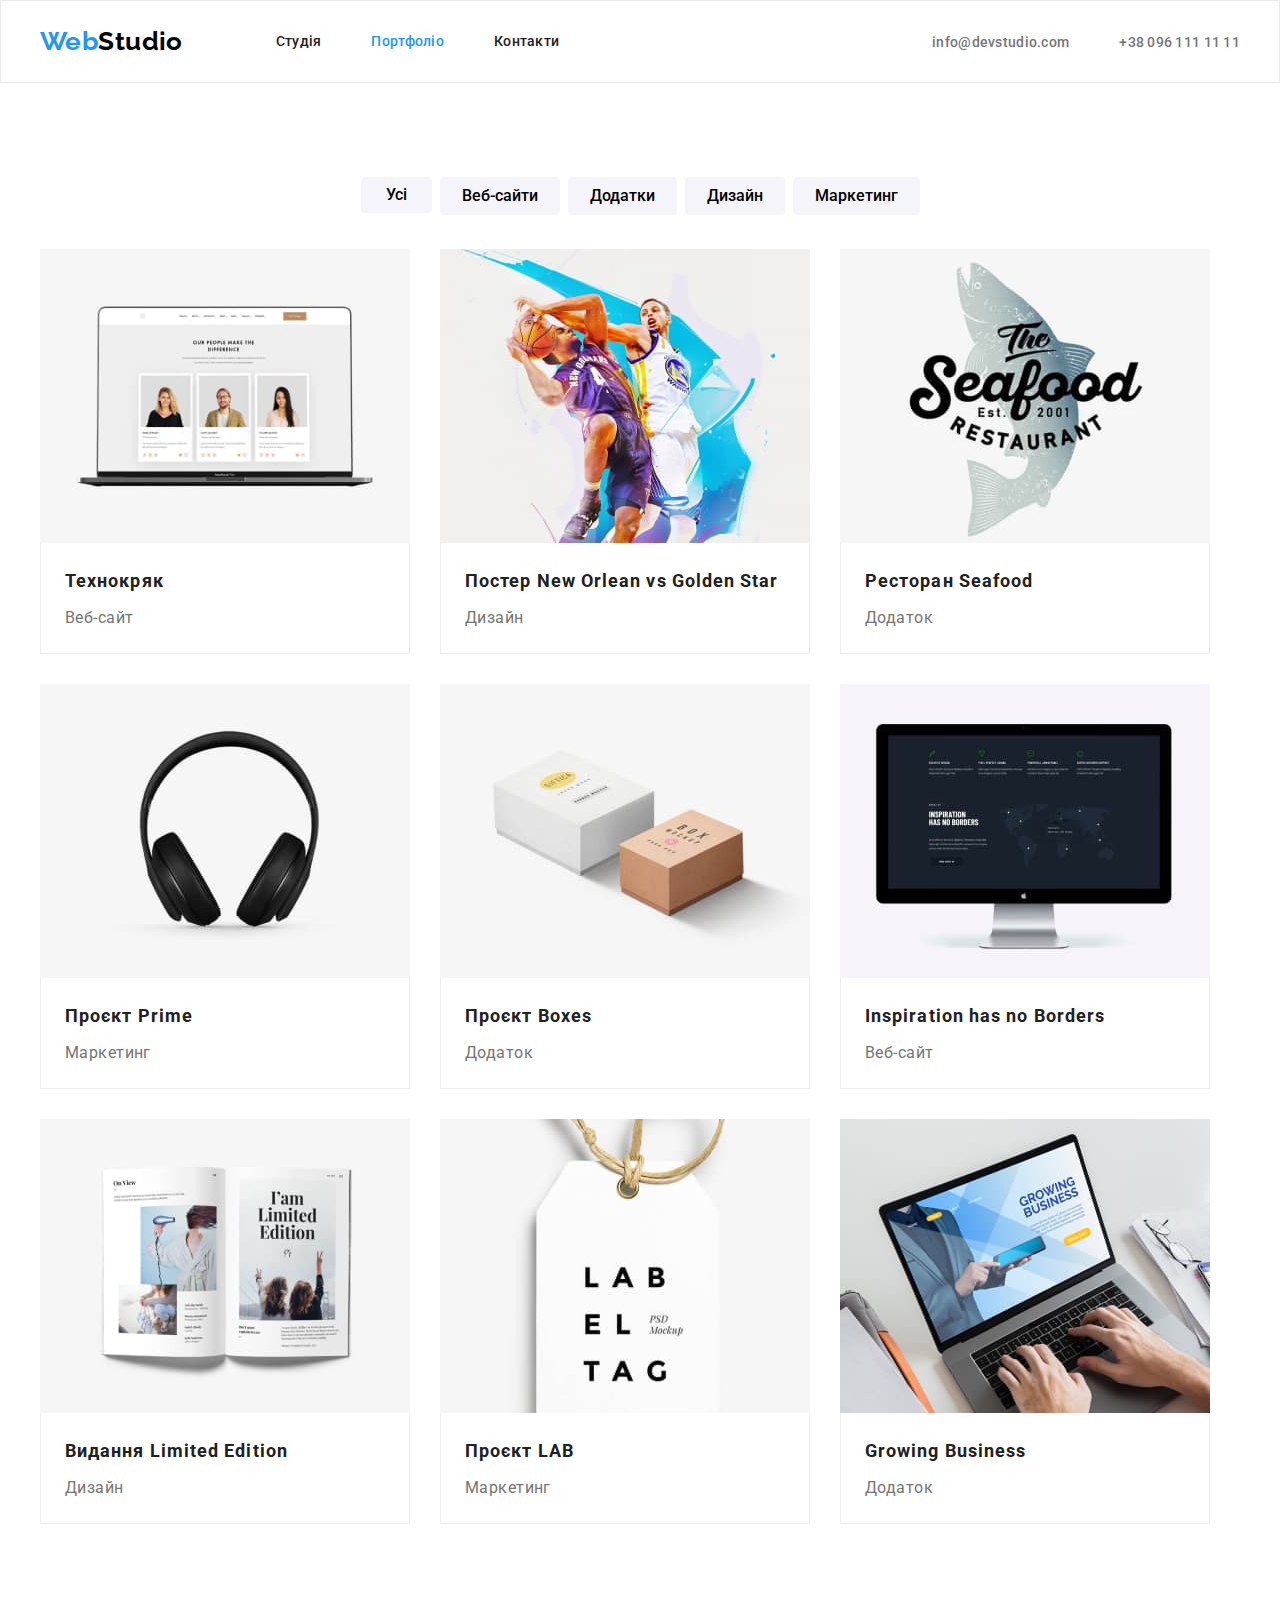
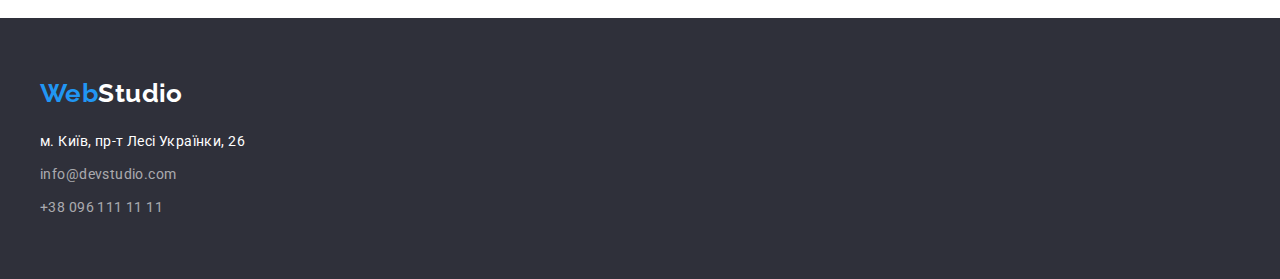
==== portfolio.html @ ba71ee07 "1" ====
<!DOCTYPE html>
<html lang="uk">

<head>
    <meta charset="UTF-8">
    <meta http-equiv="X-UA-Compatible" content="IE=edge">
    <meta name="viewport" content="width=device-width, initial-scale=1.0">
    <title>Portfolio</title>
    <link rel="preconnect" href="https://fonts.googleapis.com">
    <link rel="preconnect" href="https://fonts.gstatic.com" crossorigin>
    <link href="https://fonts.googleapis.com/css2?family=Raleway:wght@700&family=Roboto:wght@400;500;700;900&display=swap"
        rel="stylesheet">
    <link rel="stylesheet" href="https://cdn.jsdelivr.net/npm/modern-normalize@1.1.0/modern-normalize.min.css">
    <link rel="stylesheet" href="./css/styles.css">
</head>

<body>
    <!-- Верх сторінки з активними елементами -->
<header class="header header-portfolio">
    <div class="div-header-content container">
        
            <a href="#" class="logotipe link"> <span class="header-text-web">Web</span><span class="header-text-studio">Studio</span> </a>
        <nav class="header-nav">
            
            <ul class="header-list list">
                <li><a href="./index.html" class="header-item link"> Студія </a></li>
                <li><a href="#" class="header-item link active-link">Портфоліо</a></li>
                <li><a href="" class="header-item link">Контакти</a></li>
            </ul>
        </nav>
        <ul class="header-list-adress list">
            <li><a href="mailto:info@devstudio.com" class="header-list-adress link">info@devstudio.com</a></li>
            <li><a href="tel:+380961111111" class="header-list-adress link"> +38 096 111 11 11</a></li>
        </ul>
    </div>
</header>

    <main>
       
       
        
        <!-- Фільтри -->
        <section class="portfolio">
            <div class="div-portfolio container">    
                    <h1 class="visually-hidden" >Портфоліо</h1>

                    <ul class="filters-list list">
                        <li><button class="button-all" type="button">Усі</button></li>
                        <li><button class="filters-button" type="button"> Веб-сайти</button></li>
                        <li><button class="filters-button" type="button"> Додатки</button></li>
                        <li><button class="filters-button" type="button"> Дизайн</button></li>
                        <li><button class="filters-button" type="button"> Маркетинг</button></li>
                    </ul>
                

                            <!-- Портфоліо -->

                <ul class="portfolio-list list">
                    
                    
                        <li>
                            <a class="portfolio-link link" href="">
                                <img src="./images/Portfolio-Tehno.jpg" alt="Технокряк" width="370" height="294">
                                <div class="portfolio-info">
                                    <h2>Технокряк</h2>
                                    <p>Веб-сайт</p>
                                </div>
                            </a>
                            
                        </li>
                    
                    
                    
                        <li>
                            <a class="portfolio-link link" href="">
                            <img src="./images/Portfolio-New-Orlean-vs-Golden-Star.jpg" alt="Постер" width="370" height="294">
                            <div class="portfolio-info">
                                <h2>Постер New Orlean vs Golden Star</h2>
                                <p>Дизайн</p>
                            </div>
                            </a>
                            
                            
                        </li>
                    
                    
                    
                        <li>
                            <a class="portfolio-link link" href="">
                                <img src="./images/Portfolio-Restaurant-Seafood.jpg" alt="Ресторан" width="370" height="294">
                                <div class="portfolio-info">
                                    <h2>Ресторан Seafood</h2>
                                    <p>Додаток</p>
                                </div>
                            </a>
                            
                        </li>
                    
                    
                    
                        <li>
                            <a class="portfolio-link link" href="">
                                <img src="./images/Portfolio-Project-Prime.jpg" alt="Проєкт Prime" width="370" height="294">
                                <div class="portfolio-info">
                                
                                    <h2>Проєкт Prime</h2>
                                    <p>Маркетинг</p>
                                </div>
                            </a>
                           
                        </li>
                    
                    
                    
                        <li>
                            <a class="portfolio-link link" href="">
                                <img src="./images/Portfolio-Project-Boxes.jpg" alt="Проєкт Boxes" width="370" height="294">
                                <div class="portfolio-info">
                                
                                    <h2>Проєкт Boxes</h2>
                                    <p>Додаток</p>
                                </div>
                            </a>
                            
                        </li>
                    
                    
                    
                        <li>
                            <a class="portfolio-link link" href="">
                                <img src="./images/Portfolio-Inspiration-has-no-Borders.jpg" alt="Inspiration has no Borders" width="370" height="294">
                                <div class="portfolio-info">
                                    <h2>Inspiration has no Borders</h2>
                                    <p>Веб-сайт</p>
                                </div>
                            </a>
                            
                        </li>
                    
                    
                    
                        <li>
                            <a class="portfolio-link link" href="">
                                <img src="./images/Portfolio-Limited-Edition.jpg" alt="Видання Limited Edition" width="370" height="294">
                                <div class="portfolio-info">
                                    <h2>Видання Limited Edition</h2>
                                    <p>Дизайн</p>
                            </a>
                            
                            </div>
                        </li>
                    
                    
                    
                        <li>
                            <a class="portfolio-link link" href="">
                                <img src="./images/Portfolio-Project-LAB.jpg" alt="Проєкт LAB" width="370" height="294">
                                <div class="portfolio-info">
                                    <h2>Проєкт LAB</h2>
                                    <p>Маркетинг</p>
                                </div>
                            </a>
                            
                        </li>
                    
                    
                    
                        <li>
                            <a class="portfolio-link link" href="">
                                <img src="./images/Portfolio-Growing-Business.jpg" alt="Growing Business" width="370" height="294">
                                <div class="portfolio-info">
                                    <h2>Growing Business</h2>
                                    <p>Додаток</p>
                                </div>
                            </a>
                            
                        </li>
                    
                </ul>

            </div>
        </section>
    </main>

    <footer class="footer">
    
        <div class="div-footer container">
            <a class="footer-logotipe link" href="#"><span class="footer-text-web">Web</span><span
                    class="footer-text-studio">Studio</span></a>
            <address class="footer-adress">
                <ul class="footer-adres-list list">
                    <li><a class="footer-adres-item link" href="https://goo.gl/maps/Fz6GeaeqfLtcT4g48" target="_blank"
                            rel="noopener norefferer nofollov">м. Київ, пр-т Лесі Українки, 26</a></li>
                    <li><a class="footer-item link" href="mailto:info@devstudio.com">info@devstudio.com</a></li>
                    <li><a class="footer-item link" href="tel:+380961111111">+38 096 111 11 11</a></li>
                </ul>
            </address>
        </div>
    </footer>
</body>

</html>
---- css/styles.css ----
/* general styses */

/* html {box-sizing: border-box;} */

*,
*::before,
*::after
{box-sizing: inherit;}



:root {
    --second-font: 'Raleway', sans-serif;
    --color-body: #212121;
    --color-body-second: #757575;
    --accent-color: #2196F3;
}

body {
    font-family: 'Roboto', sans-serif;
    font-size: 14px;
    letter-spacing: 0.03em;
    color: var(--color-body);
    /* outline: 2px solid tomato; */
}

/* Reset */

h1,h2,h3,h4,h5,h6,p {margin: 0;}


.link { 
text-decoration: none; 
color: var(--color-body);
}


.list {
    list-style: none;
    margin: 0px;
    padding: 0px;
}

img {display: block;}

/* Reset end  */

.container {width: 1200px;
    padding-left: 15px;
    padding-right: 15px;
    margin-left: auto;
    margin-right: auto;}

section {
    padding-top: 94px;
    padding-bottom: 94px;
}

/* body styles */
/* header styses */

.header {
    padding-top: 25px;
    padding-bottom: 25px;
}

.div-header-content {
    display: flex;
    
    align-items: center;
   
}

.logotipe {
    display: flex;
    margin-right: 93px;
    
    font-family: var(--second-font);
    font-weight: 700;
    font-size: 26px;
    line-height: calc(31/26);
    
    
    }

.header-nav {
    display: flex;
    
    align-items: center;
}

.header-list {
    display: flex;
    
    
    font-weight: 500;
    line-height: 1.14;
    letter-spacing: 0.02em;
    color: var(--color-body);
        
        }

.header-list >li:not(:last-child) {margin-right: 50px;}

        .header-text-web {color: #2196F3;}
.header-text-studio {color: #000000;}

.header-item:hover, .header-item:focus, .header-item:active {color: #2196F3;}

.header-list-adress  {
    display: flex;
    margin-left: auto;

    color: var(--color-body-second);
    font-weight: 500;
    font-size: 14px;
    line-height: calc(16/14);
    letter-spacing: 0.02em;
    }

.header-list-adress >li:not(:last-child) {margin-right: 50px;}

.header-list-adress:hover, .header-list-adress:focus, .header-list-adress:active {color: #2196F3;}

.active-link {color: #2196F3;}

/* main styles */

.cap {background: #2F303A;
    padding-top: 200px;
    padding-bottom: 200px;
}

.div-cap {
        
    margin-left: auto;
    margin-right: auto;
   

    text-align: center;
}

.cap-title {
    display: inline-block;
    margin-bottom: 30px;
    
    
    font-weight: 900;
    font-size: 44px;
    line-height: 1.36;
    letter-spacing: 0.06em;
    text-transform: uppercase;
    color: #FFFFFF;
    
    
    }

.cap-button {
    display: flex;
    width: 216px;
    height: 50px;
    align-items: center;
    justify-content:center;
    margin-right: auto;
    margin-left: auto;

    font-weight: 700;
    font-size: 16px;
    line-height: 1.87;
    
    letter-spacing: 0.06em;
    font-family: inherit;
    color: #FFFFFF;
    background: #2196F3;
    box-shadow: 0px 4px 4px rgba(0, 0, 0, 0.15);
    border-radius: 4px;
    cursor: pointer;
    }

.cap-button:hover, .cap-button:focus, .cap-button:active {background: #188CE8;}
/* styles features */

.div-features {
    
    
   
}

.features-list {
    display: flex;
    gap: 30px;
}

.features-list-item {
    flex-basis: calc((100%-90px)/4);
}
    
    
    .features-list h3{
    margin-top: 0px;
    margin-bottom: 10px;
    
    font-weight: 700;
    line-height: 1.14;
    font-size: 14px;
    text-transform: uppercase;}

.features-list p {font-family: 'Roboto';
    font-style: normal;
    font-weight: 400;
    line-height: 24px;
   
    color: var(--color-body-second);}

/* styles we-do */

.we-do {padding-top: 0;}

.div-we-do {
    
    
}

.we-do-h2 {
    font-weight: 700;
    font-size: 36px;
    line-height: 1.16;
    text-align: center;
    margin-bottom: 50px;
}

.we-do-list {
    display: flex;

}

.we-do-list > li:not(:last-child) {margin-right: 30px;}

/* styses Our-team */

.our-team {background: #F5F4FA;}

.div-our-team {
   
    
}

.our-team-list {
    display: flex;
}

.our-team-list >li:not(:last-child) {
    margin-right: 30px;
}

.our-team-item {
    background: #FFFFFF;
    box-shadow: 0px 1px 3px rgba(0, 0, 0, 0.12), 0px 1px 1px rgba(0, 0, 0, 0.14), 0px 2px 1px rgba(0, 0, 0, 0.2);
    border-radius: 0px 0px 4px 4px;
}

.our-team-info {
    padding-top: 30px;
    padding-bottom: 30px;
    padding-left: auto;
    padding-right: auto;;
    
}

.our-team-h2 {
    margin-bottom: 50px;
    font-weight: 700;
    font-size: 36px;
    line-height: 1.16;
    text-align: center;
    }

.our-team h3 {
    margin-bottom: 10px;
    font-weight: 500;
    font-size: 16px;
    line-height: 1.18;
    text-align: center;
    }

.our-team p {
    font-size: 16px;
    line-height: 1.18;
    text-align: center;
    }

/* styles footer */

.footer {
    background: #2F303A;
    padding-top: 60px;
    padding-bottom: 60px;
}



.footer-text-web {
    color: #2196F3;}

.footer-text-studio {
    color: #FFFFFF;}

.footer-logotipe {
    display: inline-block;
    margin-bottom: 20px;
    
    font-family: var(--second-font);
    font-weight: 700;
    font-size: 26px;
    line-height: 1.19;
    
    color: #2196F3;}

.footer-adress {font-style: normal;}

.footer-adres-list >li:not(:last-child) {
    padding-bottom: 9px;
}

.footer-adres-item {
        font-size: 14px;
        line-height: calc(24/14);
        letter-spacing: 0.03em;
        color: #FFFFFF;}

.footer-item {
        font-size: 14px;
        line-height: 24px;
        letter-spacing: 0.03em;
        color: rgba(255, 255, 255, 0.6);}

.footer-item:hover, .footer-item:focus, .footer-item:active {color: #2196F3;}
.footer-adres-item:hover, .footer-adres-item:focus, .footer-adres-item:active {color: #2196F3;}
    

/* STYSES FOR PORTFOLIO.HTML*/

    /* main styles */

    .visually-hidden, .features-h2 {
        position: absolute;
            width: 1px;
            height: 1px;
            margin: -1px;
            border: 0;
            padding: 0;
        
            white-space: nowrap;
            clip-path: inset(100%);
            clip: rect(0 0 0 0);
            overflow: hidden;
    }

.header-portfolio {
    border: 1px solid #ECECEC;
}

.div-portfolio {
    
}

.filters-list {
    display: flex;
    justify-content: center;
    margin-bottom: 34px;
}

.filters-list >li:not(:last-child) {margin-right: 8px;}

.button-all {
    padding-top: 6px;
    padding-bottom: 6px;
    padding-right: 25px;
    padding-left: 25px;
    border: none;
    
    background: #F5F4FA;
    
    border-radius: 4px;
        font-weight: 500;
        font-size: 16px;
        line-height: 1.5;
        text-align: center;
        font-family:inherit;
        cursor: pointer;}

.filters-button {
    padding-top: 6px;
    padding-bottom: 6px;
    padding-right: 22px;
    padding-left: 22px;
    border: none;

    background: #F5F4FA;
    border-radius: 4px;
    font-weight: 500;
    font-size: 16px;
    line-height: 26px;
    text-align: center;
    
    font-family: inherit;
    cursor: pointer;}

    .button-all:hover, .button-all:focus, .button-all:active {background: #2196F3; color: #F5F4FA; 
        box-shadow: 0px 3px 1px rgba(0, 0, 0, 0.1), 0px 1px 2px rgba(0, 0, 0, 0.08), 0px 2px 2px rgba(0, 0, 0, 0.12);}
    .filters-button:hover, .filters-button:focus, .filters-button:active {background: #2196F3; color: #F5F4FA; 
        box-shadow: 0px 3px 1px rgba(0, 0, 0, 0.1), 0px 1px 2px rgba(0, 0, 0, 0.08), 0px 2px 2px rgba(0, 0, 0, 0.12);}

    /* styles portfolio list */

.portfolio-list {
    display: flex;
    flex-wrap: wrap;
    gap: 30px;
}

.portfolio-list >a:not(:last-child) {margin-right: 30px; margin-bottom: 30px;}

.portfolio-info {
    padding-top: 20px;
    padding-right: 24px;
    padding-bottom: 20px;
    padding-left: 24px;
    
    
    border-right: 1px solid #EEEEEE;
    border-bottom: 1px solid #EEEEEE;
    border-left: 1px solid #EEEEEE;
}

.portfolio-list h2 {
    margin-bottom: 4px;
        font-weight: 700;
        font-size: 18px;
        line-height: 2.0;
        letter-spacing: 0.06em;
        color: var(--color-body);
}

.portfolio-list p {
        font-size: 16px;
        line-height: 1.87;
        color: var(--color-body-second);
}
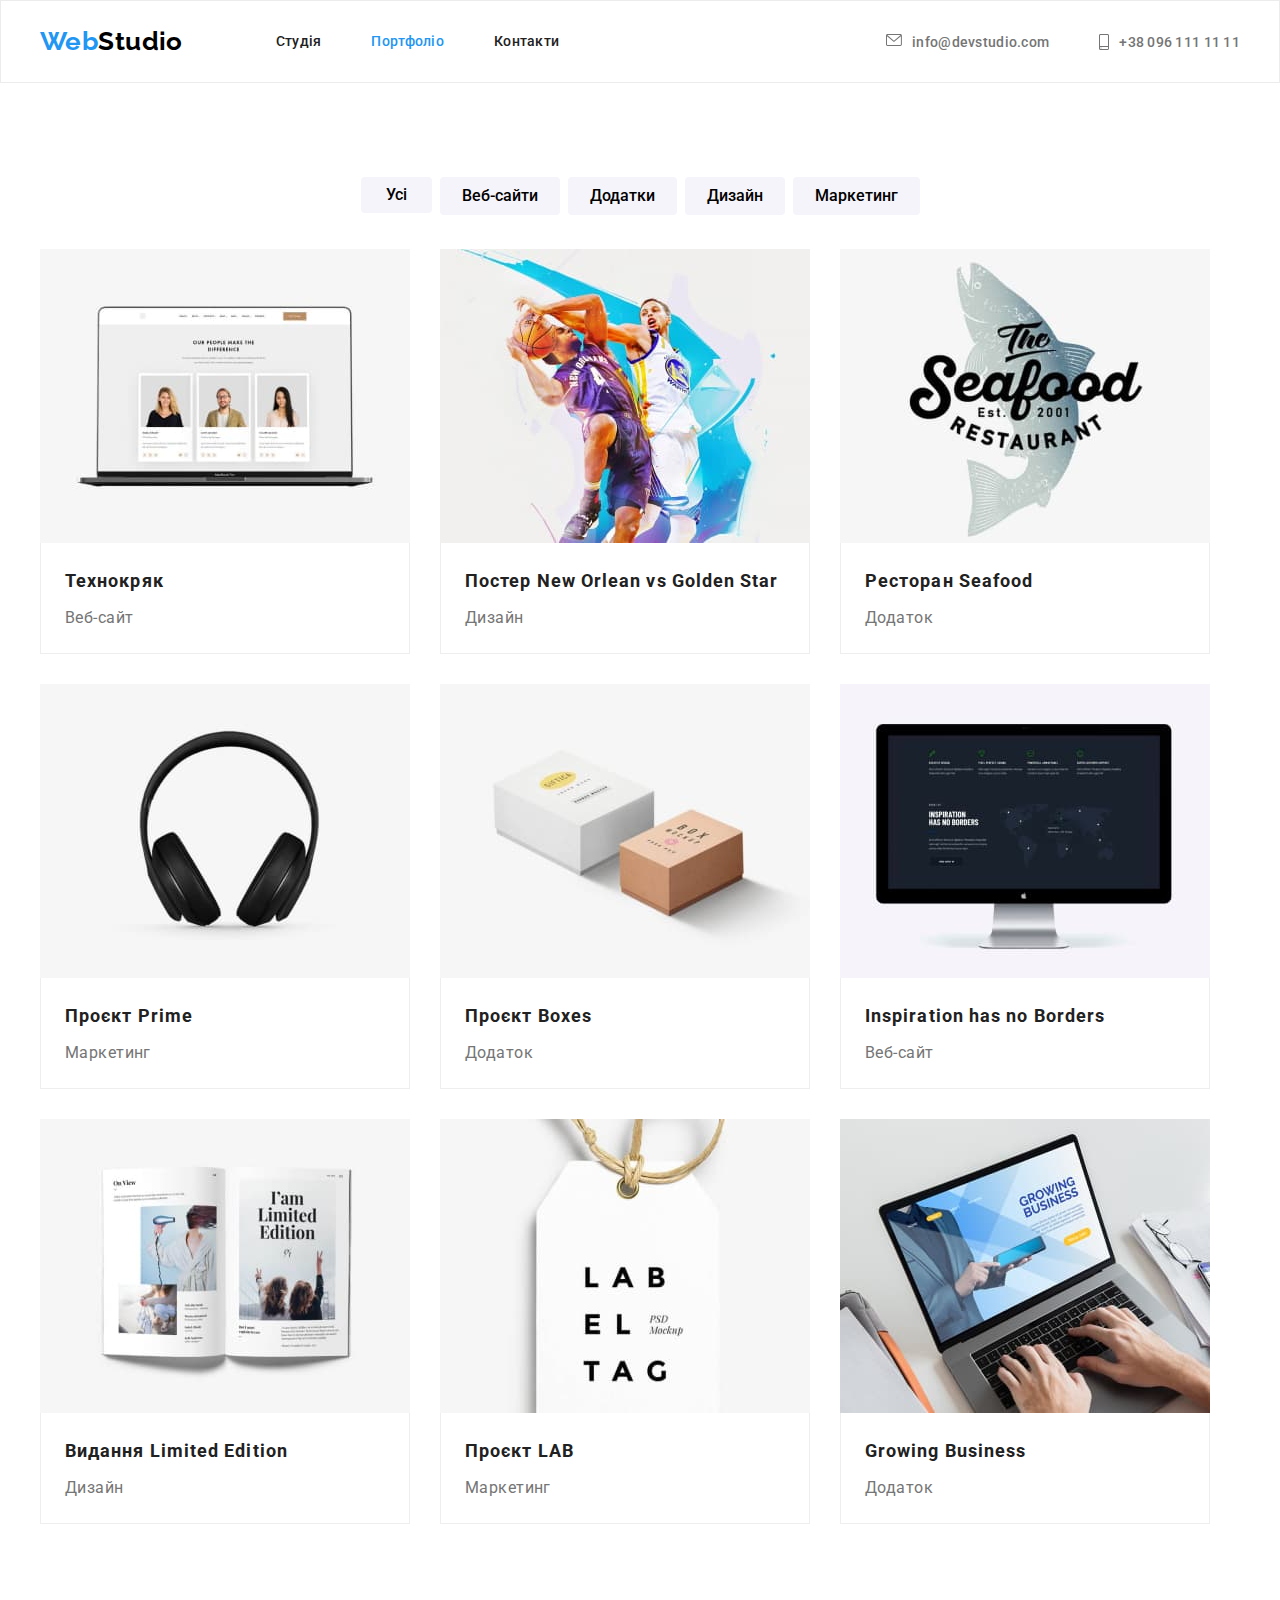
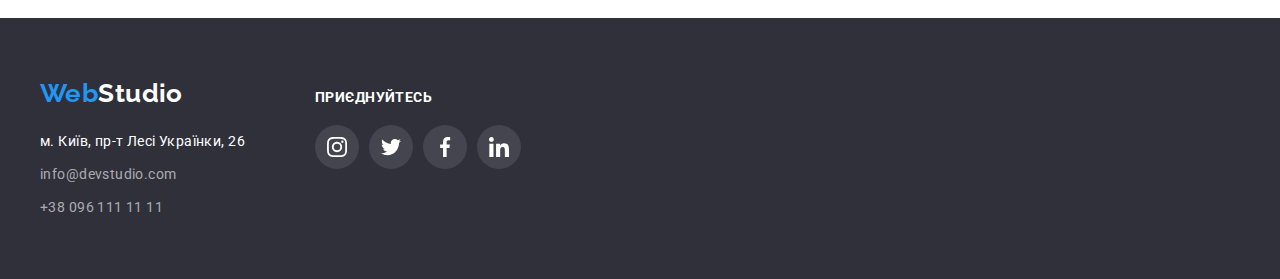
==== commit 963ec6b6: "3" ====
--- a/portfolio.html
+++ b/portfolio.html
@@ -29,8 +29,19 @@
             </ul>
         </nav>
         <ul class="header-list-adress list">
-            <li><a href="mailto:info@devstudio.com" class="header-list-adress link">info@devstudio.com</a></li>
-            <li><a href="tel:+380961111111" class="header-list-adress link"> +38 096 111 11 11</a></li>
+            <li>
+                <a href="mailto:info@devstudio.com" class="header-list-adress link">
+                    <svg class="icon-mail" width="16" height="12">
+                        <use href="./images/icons.svg#icon-mail"></use>
+                    </svg>
+                    info@devstudio.com
+                </a>
+            </li>
+            <li><a href="tel:+380961111111" class="header-list-adress link">
+                    <svg class="icon-tel" width="10" height="16">
+                        <use href="./images/icons.svg#icon-tel"></use>
+                    </svg>
+                    +38 096 111 11 11</a></li>
         </ul>
     </div>
 </header>
@@ -185,16 +196,45 @@
     <footer class="footer">
     
         <div class="div-footer container">
-            <a class="footer-logotipe link" href="#"><span class="footer-text-web">Web</span><span
-                    class="footer-text-studio">Studio</span></a>
-            <address class="footer-adress">
-                <ul class="footer-adres-list list">
-                    <li><a class="footer-adres-item link" href="https://goo.gl/maps/Fz6GeaeqfLtcT4g48" target="_blank"
-                            rel="noopener norefferer nofollov">м. Київ, пр-т Лесі Українки, 26</a></li>
-                    <li><a class="footer-item link" href="mailto:info@devstudio.com">info@devstudio.com</a></li>
-                    <li><a class="footer-item link" href="tel:+380961111111">+38 096 111 11 11</a></li>
-                </ul>
-            </address>
+            <div class="footer-left">
+                <a class="footer-logotipe link" href="#"><span class="footer-text-web">Web</span><span
+                        class="footer-text-studio">Studio</span></a>
+                <address class="footer-adress">
+                    <ul class="footer-adres-list list">
+                        <li><a class="footer-adres-item link" href="https://goo.gl/maps/Fz6GeaeqfLtcT4g48" target="_blank"
+                                rel="noopener norefferer nofollov">м. Київ, пр-т Лесі Українки, 26</a></li>
+                        <li><a class="footer-item link" href="mailto:info@devstudio.com">info@devstudio.com</a></li>
+                        <li><a class="footer-item link" href="tel:+380961111111">+38 096 111 11 11</a></li>
+                    </ul>
+                </address>
+            </div>
+            <div class="footer-right">
+                <p class="footer-p">
+                    приєднуйтесь
+                </p>
+                <div class="div-footer-icon">
+                    <a href=# class="footer-icon link">
+                        <svg class="icon-instagram" width="20" height="20">
+                            <use href="./images/icons.svg#icon-instagram"></use>
+                        </svg>
+                    </a>
+                    <a href=# class="footer-icon link">
+                        <svg class="icon-twitter" width="20" height="20">
+                            <use href="./images/icons.svg#icon-twitter"></use>
+                        </svg>
+                    </a>
+                    <a href=# class="footer-icon link">
+                        <svg class="icon-facebook" width="20" height="20">
+                            <use href="./images/icons.svg#icon-facebook"></use>
+                        </svg>
+                    </a>
+                    <a href=# class="footer-icon link">
+                        <svg class="icon-linkedin" width="20" height="20">
+                            <use href="./images/icons.svg#icon-linkedin"></use>
+                        </svg>
+                    </a>
+                </div>
+            </div>
         </div>
     </footer>
 </body>
--- a/css/styles.css
+++ b/css/styles.css
@@ -102,7 +102,7 @@
 
 .header-list >li:not(:last-child) {margin-right: 50px;}
 
-        .header-text-web {color: #2196F3;}
+.header-text-web {color: #2196F3;}
 .header-text-studio {color: #000000;}
 
 .header-item:hover, .header-item:focus, .header-item:active {color: #2196F3;}
@@ -116,6 +116,7 @@
     font-size: 14px;
     line-height: calc(16/14);
     letter-spacing: 0.02em;
+    
     }
 
 .header-list-adress >li:not(:last-child) {margin-right: 50px;}
@@ -124,11 +125,41 @@
 
 .active-link {color: #2196F3;}
 
+.icon-mail {
+    display: flex;
+    margin-right: 10px;
+    fill: currentColor;
+    align-items: center;
+    justify-content: center;
+    
+}
+.icon-mail:hover,.icon-mail:focus,.icon-mail:active {color: #2196F3;}
+
+.icon-tel {
+    display: flex;
+    margin-right: 10px;
+    fill: currentColor;
+    align-items: center;
+    justify-content: center;
+
+}
+
+.icon-tel:hover,.icon-tel:focus,.icon-tel:active {color: #2196F3;}
+
 /* main styles */
 
-.cap {background: #2F303A;
+.cap {
+    /* background: #2F303A; */
+    background-image: linear-gradient(rgba(47, 48, 58, 0.4), rgba(47, 48, 58, 0.4)), url(../images/Bg-hero.png);
+    background-repeat: no-repeat;
+    background-position: center;
+    background-size: cover;
     padding-top: 200px;
     padding-bottom: 200px;
+    margin-left: auto;
+    margin-right: auto;
+    max-width: 1600px;
+    
 }
 
 .div-cap {
@@ -189,6 +220,7 @@
 .features-list {
     display: flex;
     gap: 30px;
+    justify-content:center;
 }
 
 .features-list-item {
@@ -212,6 +244,40 @@
    
     color: var(--color-body-second);}
 
+.div-features-icon {
+    display: flex;  
+    margin-bottom: 30px;
+    width: 270px;
+    height: 120px;
+    align-items: center;
+    justify-content: center;
+    
+    background: #F5F4FA;
+    border-radius: 4px;
+    
+}
+
+.icon-antenna {
+    display: flex;
+    
+    fill: currentColor;
+   }
+
+.icon-clock{
+        display: flex;
+
+        fill: currentColor;
+    }
+
+.icon-diagram{
+        display: flex;
+
+        fill: currentColor;
+    }
+
+
+
+
 /* styles we-do */
 
 .we-do {padding-top: 0;}
@@ -238,7 +304,13 @@
 
 /* styses Our-team */
 
-.our-team {background: #F5F4FA;}
+.our-team {
+    background: #F5F4FA;
+    max-width: 1600px;
+    /* height: 708px; */
+    margin-right: auto;
+    margin-left: auto;
+}
 
 .div-our-team {
    
@@ -289,15 +361,115 @@
     text-align: center;
     }
 
+.our-team-icon-list {
+    display: flex;
+    justify-content: center;
+    gap: 10px;
+    margin-top: 16px;
+}
+
+.our-team-icon {
+    width: 44px;
+    height: 44px;
+    
+    display: flex;
+    justify-content: center;
+    align-items: center;
+    color: #AFB1B8;
+    border-radius: 50%; 
+}
+
+.icon-instagram, .icon-twitter, .icon-facebook, .icon-linkedin{
+    fill: currentColor;
+    }
+
+.our-team-icon:hover, .our-team-icon:focus, .our-team-icon:active {background: #2196F3}
+.our-team-icon:hover,.our-team-icon:focus,.our-team-icon:active {color: #FFFFFF;}
+
+/* Regular customers Постійні клієнти */
+
+
+
+.regular-customers {
+    max-width: 1170px;
+    margin-right: auto;
+    margin-left: auto;
+}
+
+.regular-customers-list {
+    display: flex;
+    gap: 30px;
+
+}
+
+.regular-customers-icon {
+    display: flex;
+    justify-content: center;
+    align-items: center;
+    width: 170px;
+    height: 92px;
+    
+    color: #AFB1B8;
+    border: 1px solid #AFB1B8;
+    border-radius: 4px;
+}
+
+.icon-logo, .icon-logo-1, .icon-logo-2, .icon-logo-3, .icon-logo-4, .icon-logo-5 {
+    fill: currentColor;
+}
+
+.icon-logo:hover,.icon-logo:focus,.icon-logo:active {color: #2196F3;}
+.icon-logo-1:hover,.icon-logo-1:focus,.icon-logo-1:active {color: #2196F3;}
+.icon-logo-2:hover,.icon-logo-2:focus,.icon-logo-2:active {color: #2196F3;}
+.icon-logo-3:hover,.icon-logo-3:focus,.icon-logo-3:active {color: #2196F3;}
+.icon-logo-4:hover,.icon-logo-4:focus,.icon-logo-4:active {color: #2196F3;}
+.icon-logo-5:hover,.icon-logo-5:focus,.icon-logo-5:active {color: #2196F3;}
+
+.regular-customers-icon:hover,.regular-customers-icon:focus,.regular-customers-icon:active {border-color: #2196F3;}
+
+
+.regular-customers-h2 {
+    padding-bottom: 50px;    
+    
+    font-weight: 700;
+        font-size: 36px;
+        line-height: 42px;
+        text-align: center;
+        letter-spacing: 0.03em;
+        color: #212121;
+}
+
+
+
+
 /* styles footer */
 
 .footer {
     background: #2F303A;
     padding-top: 60px;
     padding-bottom: 60px;
-}
-
-
+    max-width: 1600px;
+    margin-right: auto;
+    margin-left: auto;
+}
+
+.div-footer{
+    display: flex;
+    gap: 70px;
+    align-items: baseline;
+}
+
+.footer-p {
+     margin-bottom: 20px;
+    
+    font-weight: 700;
+        font-size: 14px;
+        line-height: calc(16/14);
+        letter-spacing: 0.03em;
+        text-transform: uppercase;
+    
+        color: #FFFFFF;
+}
 
 .footer-text-web {
     color: #2196F3;}
@@ -337,6 +509,27 @@
 .footer-item:hover, .footer-item:focus, .footer-item:active {color: #2196F3;}
 .footer-adres-item:hover, .footer-adres-item:focus, .footer-adres-item:active {color: #2196F3;}
     
+.div-footer-icon {
+    display: flex;
+    justify-content: center;
+    gap: 10px;
+    margin-top: 20px;
+    
+}
+
+.footer-icon {
+    width: 44px;
+    height: 44px;
+
+    display: flex;
+    justify-content: center;
+    align-items: center;
+    color: #FFFFFF;
+    background: rgba(255, 255, 255, 0.1);
+    border-radius: 50%;
+}
+
+.footer-icon:hover,.footer-icon:focus,.footer-icon:active {background: #2196F3;}
 
 /* STYSES FOR PORTFOLIO.HTML*/
 
